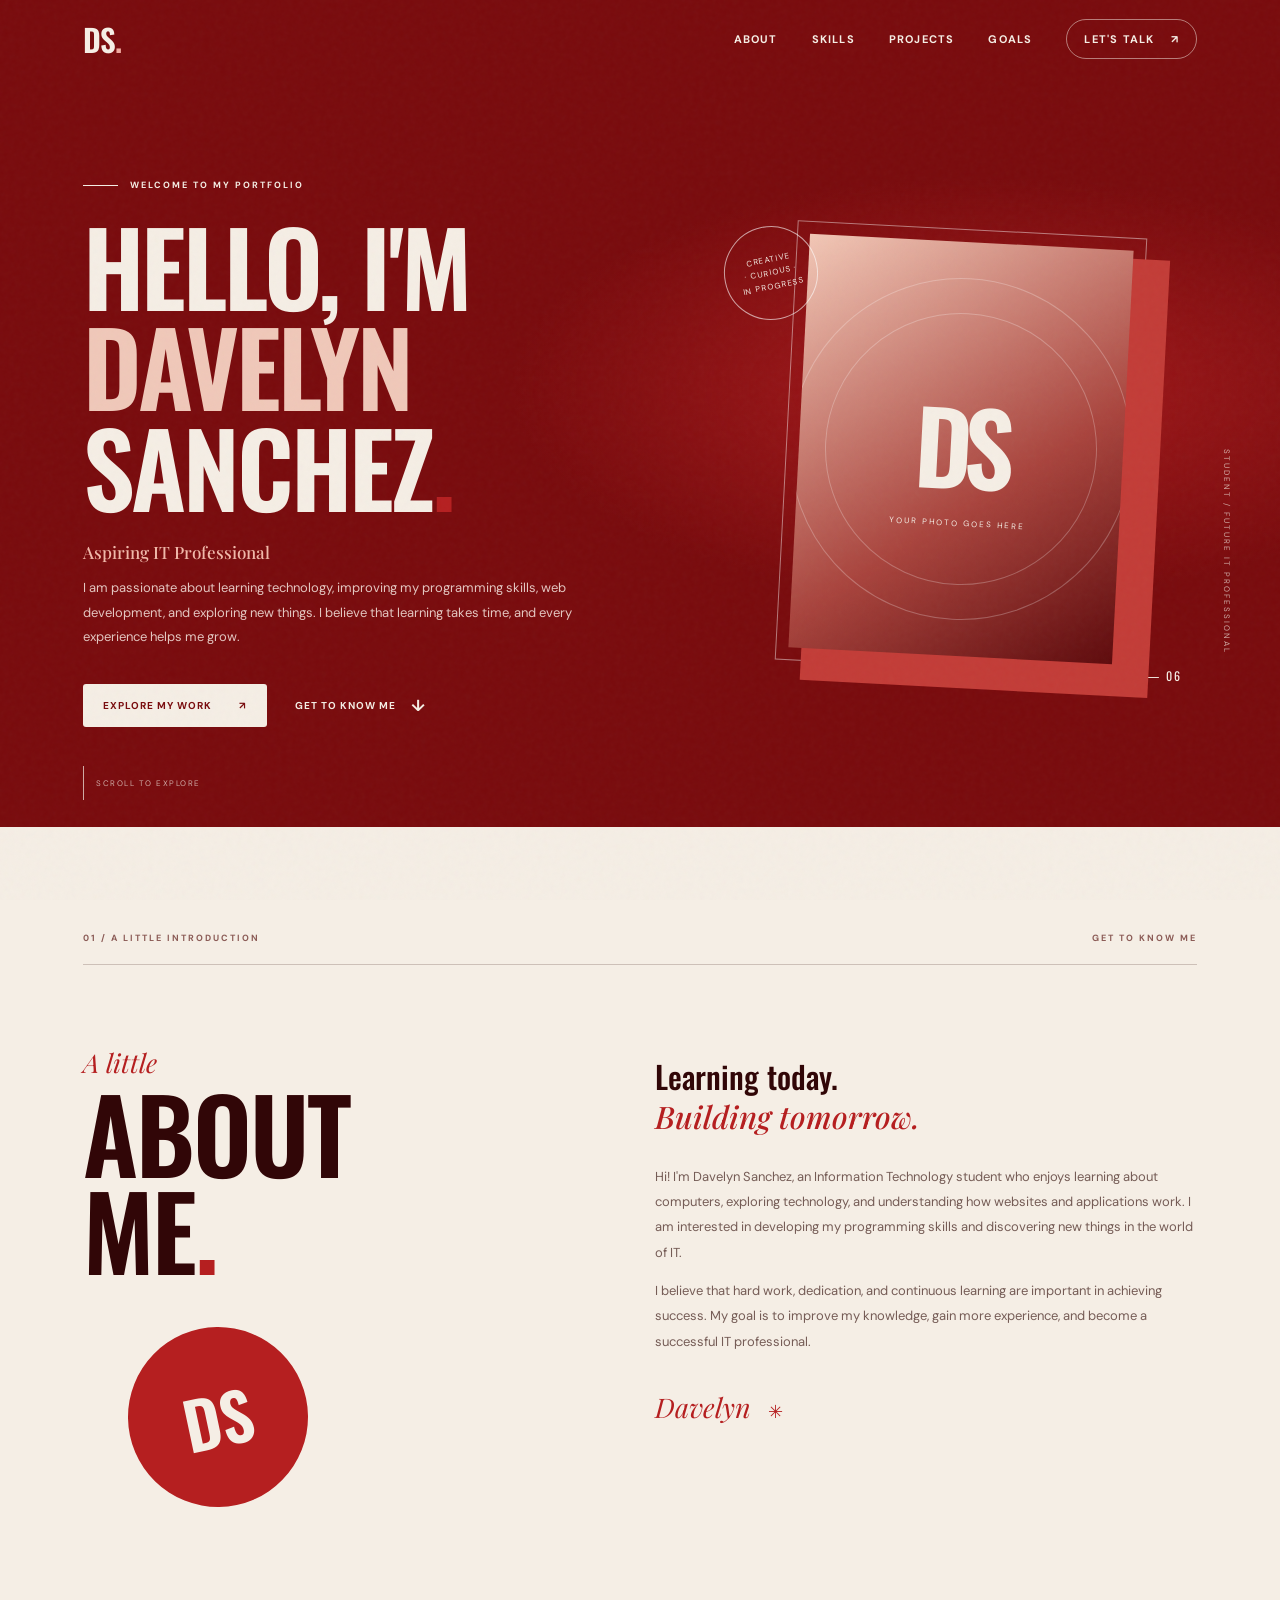
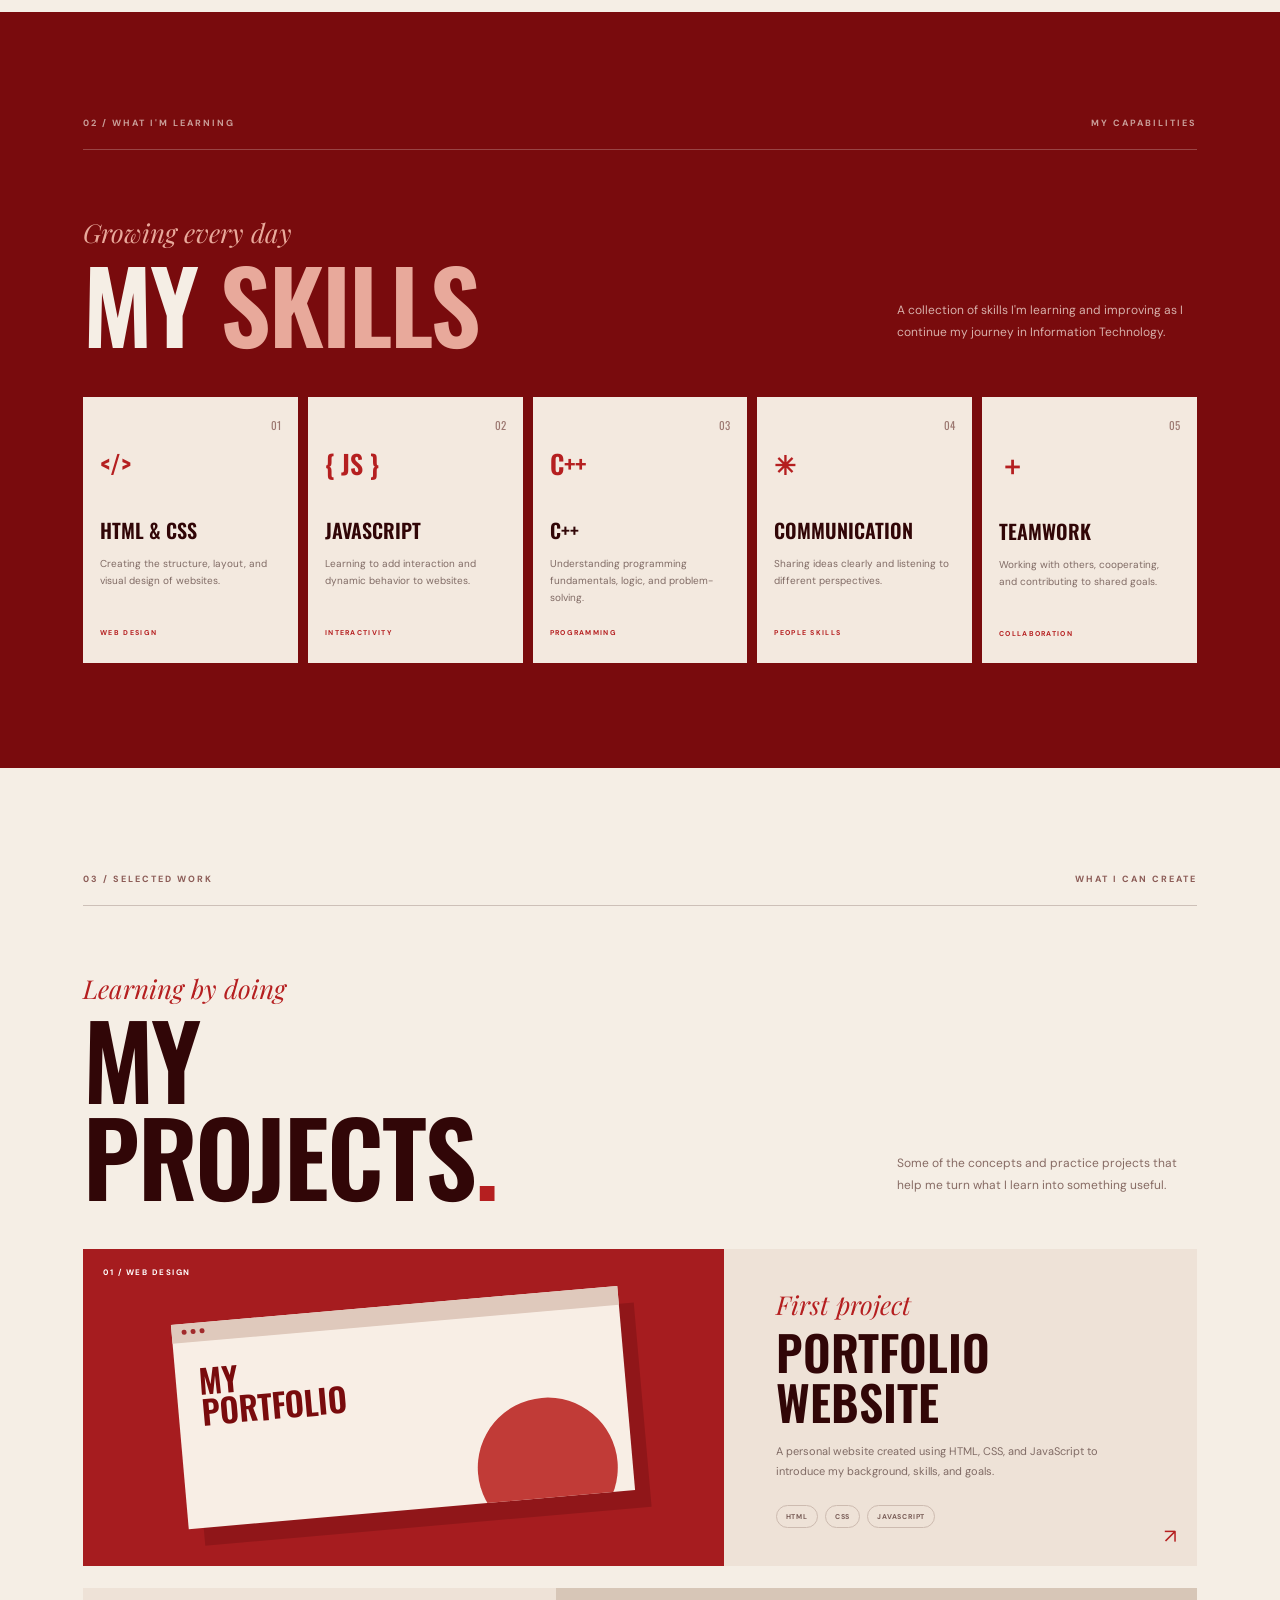
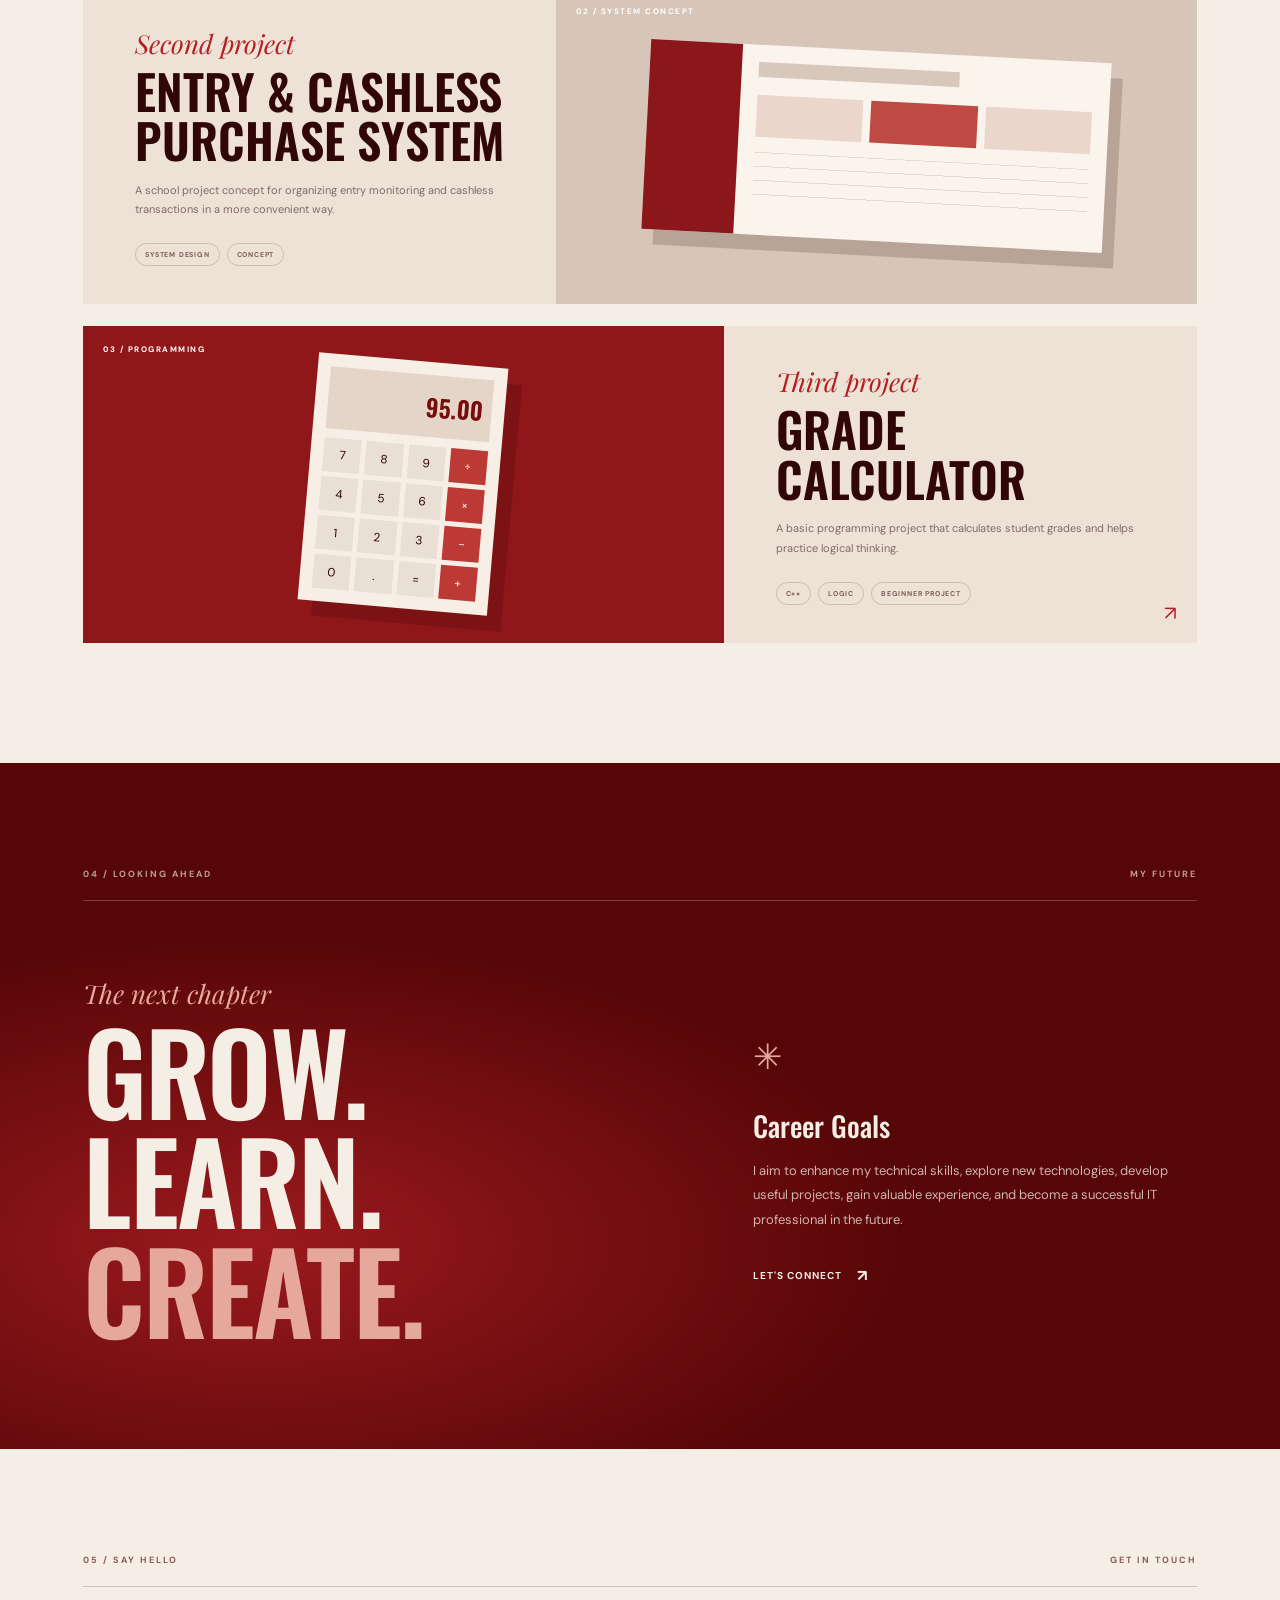
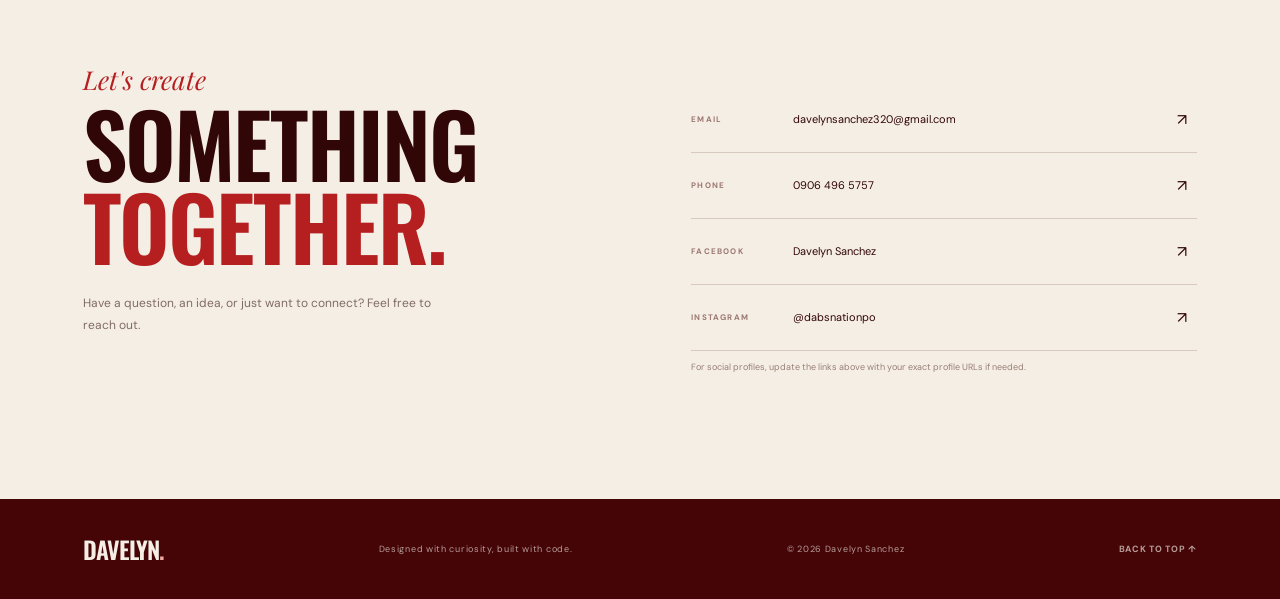
==== index.html @ 55d724f4 "Rename index .html to index.html" ====
<!DOCTYPE html>
<html lang="en">
<head>
    <meta charset="UTF-8">
    <meta name="viewport" content="width=device-width, initial-scale=1.0">
    <meta name="description" content="Davelyn Sanchez — aspiring IT professional and student portfolio.">
    <title>Davelyn Sanchez | Portfolio</title>
    <link rel="preconnect" href="https://fonts.googleapis.com">
    <link rel="preconnect" href="https://fonts.gstatic.com" crossorigin>
    <link href="https://fonts.googleapis.com/css2?family=DM+Sans:wght@400;500;600;700&family=Oswald:wght@400;500;600;700&family=Playfair+Display:ital,wght@1,500;1,600&display=swap" rel="stylesheet">
    <link rel="stylesheet" href="style.css">
    <script src="script.js" defer></script>
</head>
<body>
    <div class="page-noise" aria-hidden="true"></div>

    <header class="site-header">
        <a class="brand" href="#home" aria-label="Davelyn Sanchez home">DS<span>.</span></a>
        <button class="menu-toggle" aria-label="Open navigation" aria-expanded="false">
            <span></span><span></span>
        </button>
        <nav class="nav-links" aria-label="Main navigation">
            <a href="#about">About</a>
            <a href="#skills">Skills</a>
            <a href="#projects">Projects</a>
            <a href="#goals">Goals</a>
            <a class="nav-contact" href="#contact">Let's Talk <span>↗</span></a>
        </nav>
    </header>

    <main>
        <section class="hero section-shell" id="home">
            <div class="hero-copy reveal">
                <p class="eyebrow light-eyebrow"><span class="eyebrow-line"></span> Welcome to my portfolio</p>
                <h1>Hello, I'm<br><span>Davelyn</span> Sanchez<span class="period">.</span></h1>
                <p class="hero-role">Aspiring IT Professional</p>
                <p class="hero-description">I am passionate about learning technology, improving my programming skills, web development, and exploring new things. I believe that learning takes time, and every experience helps me grow.</p>
                <div class="hero-actions">
                    <a class="button button-cream" href="#projects">Explore my work <span>↗</span></a>
                    <a class="text-link light-link" href="#about">Get to know me <span>↓</span></a>
                </div>
            </div>

            <div class="hero-art reveal">
                <div class="hero-stamp">CREATIVE<br>· CURIOUS ·<br>IN PROGRESS</div>
                <div class="portrait-frame">
                    <div class="portrait-glow"></div>
                    <div class="portrait-placeholder">
                        <span class="portrait-initials">DS</span>
                        <span class="portrait-caption">YOUR PHOTO GOES HERE</span>
                    </div>
                </div>
                <span class="hero-side-note">STUDENT / FUTURE IT PROFESSIONAL</span>
                <span class="hero-number">01 — 06</span>
            </div>
            <a class="scroll-cue" href="#about"><span></span> Scroll to explore</a>
        </section>

        <section class="about section-shell section-light" id="about">
            <div class="section-topline reveal"><span>01 / A LITTLE INTRODUCTION</span><span>GET TO KNOW ME</span></div>
            <div class="about-grid">
                <div class="about-heading reveal">
                    <p class="script-label">A little</p>
                    <h2>ABOUT<br>ME<span>.</span></h2>
                    <div class="about-shape">DS</div>
                </div>
                <div class="about-copy reveal">
                    <p class="large-copy">Learning today.<br><em>Building tomorrow.</em></p>
                    <p>Hi! I'm Davelyn Sanchez, an Information Technology student who enjoys learning about computers, exploring technology, and understanding how websites and applications work. I am interested in developing my programming skills and discovering new things in the world of IT.</p>
                    <p>I believe that hard work, dedication, and continuous learning are important in achieving success. My goal is to improve my knowledge, gain more experience, and become a successful IT professional.</p>
                    <div class="about-signature">Davelyn <span>✳</span></div>
                </div>
            </div>
        </section>

        <section class="skills section-shell" id="skills">
            <div class="section-topline light-topline reveal"><span>02 / WHAT I'M LEARNING</span><span>MY CAPABILITIES</span></div>
            <div class="section-heading-row reveal">
                <div><p class="script-label light-script">Growing every day</p><h2>MY <span>SKILLS</span></h2></div>
                <p class="heading-note">A collection of skills I'm learning and improving as I continue my journey in Information Technology.</p>
            </div>
            <div class="skills-grid">
                <article class="skill-card reveal"><span class="skill-index">01</span><span class="skill-symbol">&lt;/&gt;</span><h3>HTML & CSS</h3><p>Creating the structure, layout, and visual design of websites.</p><span class="skill-tag">WEB DESIGN</span></article>
                <article class="skill-card reveal"><span class="skill-index">02</span><span class="skill-symbol">{ JS }</span><h3>JavaScript</h3><p>Learning to add interaction and dynamic behavior to websites.</p><span class="skill-tag">INTERACTIVITY</span></article>
                <article class="skill-card reveal"><span class="skill-index">03</span><span class="skill-symbol">C++</span><h3>C++</h3><p>Understanding programming fundamentals, logic, and problem-solving.</p><span class="skill-tag">PROGRAMMING</span></article>
                <article class="skill-card reveal"><span class="skill-index">04</span><span class="skill-symbol">✳</span><h3>Communication</h3><p>Sharing ideas clearly and listening to different perspectives.</p><span class="skill-tag">PEOPLE SKILLS</span></article>
                <article class="skill-card reveal"><span class="skill-index">05</span><span class="skill-symbol">＋</span><h3>Teamwork</h3><p>Working with others, cooperating, and contributing to shared goals.</p><span class="skill-tag">COLLABORATION</span></article>
            </div>
        </section>

        <section class="projects section-shell section-light" id="projects">
            <div class="section-topline reveal"><span>03 / SELECTED WORK</span><span>WHAT I CAN CREATE</span></div>
            <div class="section-heading-row reveal">
                <div><p class="script-label">Learning by doing</p><h2>MY<br>PROJECTS<span>.</span></h2></div>
                <p class="heading-note">Some of the concepts and practice projects that help me turn what I learn into something useful.</p>
            </div>
            <div class="project-list">
                <article class="project-card reveal">
                    <div class="project-visual visual-one"><span class="visual-label">01 / WEB DESIGN</span><div class="browser-mock"><div class="browser-bar"><i></i><i></i><i></i></div><div class="browser-content"><span>MY<br>PORTFOLIO</span><div class="browser-circle"></div></div></div></div>
                    <div class="project-info"><p class="script-label">First project</p><h3>Portfolio<br>Website</h3><p>A personal website created using HTML, CSS, and JavaScript to introduce my background, skills, and goals.</p><div class="project-tags"><span>HTML</span><span>CSS</span><span>JAVASCRIPT</span></div></div>
                    <span class="project-arrow">↗</span>
                </article>
                <article class="project-card reverse reveal">
                    <div class="project-visual visual-two"><span class="visual-label">02 / SYSTEM CONCEPT</span><div class="system-mock"><div class="system-sidebar"></div><div class="system-main"><div class="system-top"></div><div class="system-boxes"><i></i><i></i><i></i></div><div class="system-table"></div></div></div></div>
                    <div class="project-info"><p class="script-label">Second project</p><h3>Entry & Cashless<br>Purchase System</h3><p>A school project concept for organizing entry monitoring and cashless transactions in a more convenient way.</p><div class="project-tags"><span>SYSTEM DESIGN</span><span>CONCEPT</span></div></div>
                    <span class="project-arrow">↗</span>
                </article>
                <article class="project-card reveal">
                    <div class="project-visual visual-three"><span class="visual-label">03 / PROGRAMMING</span><div class="calculator"><div class="calc-screen">95.00</div><div class="calc-grid"><i>7</i><i>8</i><i>9</i><i>÷</i><i>4</i><i>5</i><i>6</i><i>×</i><i>1</i><i>2</i><i>3</i><i>−</i><i>0</i><i>.</i><i>=</i><i>+</i></div></div></div>
                    <div class="project-info"><p class="script-label">Third project</p><h3>Grade<br>Calculator</h3><p>A basic programming project that calculates student grades and helps practice logical thinking.</p><div class="project-tags"><span>C++</span><span>LOGIC</span><span>BEGINNER PROJECT</span></div></div>
                    <span class="project-arrow">↗</span>
                </article>
            </div>
            
        </section>

        <section class="goals section-shell" id="goals">
            <div class="section-topline light-topline reveal"><span>04 / LOOKING AHEAD</span><span>MY FUTURE</span></div>
            <div class="goals-grid">
                <div class="goals-title reveal"><p class="script-label light-script">The next chapter</p><h2>GROW.<br>LEARN.<br><span>CREATE.</span></h2></div>
                <div class="goals-copy reveal"><span class="goal-star">✳</span><h3>Career Goals</h3><p>I aim to enhance my technical skills, explore new technologies, develop useful projects, gain valuable experience, and become a successful IT professional in the future.</p><a href="#contact" class="text-link light-link">Let's connect <span>↗</span></a></div>
            </div>
        </section>

        <section class="contact section-shell section-light" id="contact">
            <div class="section-topline reveal"><span>05 / SAY HELLO</span><span>GET IN TOUCH</span></div>
            <div class="contact-grid">
                <div class="contact-heading reveal"><p class="script-label">Let's create</p><h2>SOMETHING<br><span>TOGETHER.</span></h2><p>Have a question, an idea, or just want to connect? Feel free to reach out.</p></div>
                <div class="contact-details reveal">
                    <a href="mailto:davelynsanchez320@gmail.com" class="contact-row"><span class="contact-label">EMAIL</span><span>davelynsanchez320@gmail.com</span><b>↗</b></a>
                    <a href="tel:09064956757" class="contact-row"><span class="contact-label">PHONE</span><span>0906 496 5757</span><b>↗</b></a>
                    <a href="https://www.facebook.com/" target="_blank" rel="noopener noreferrer" class="contact-row"><span class="contact-label">FACEBOOK</span><span>Davelyn Sanchez</span><b>↗</b></a>
                    <a href="https://www.instagram.com/dabsnationpo/" target="_blank" rel="noopener noreferrer" class="contact-row"><span class="contact-label">INSTAGRAM</span><span>@dabsnationpo</span><b>↗</b></a>
                    <p class="contact-note">For social profiles, update the links above with your exact profile URLs if needed.</p>
                </div>
            </div>
        </section>
    </main>

    <footer class="site-footer">
        <a class="footer-brand" href="#home">DAVELYN<span>.</span></a>
        <p>Designed with curiosity, built with code.</p>
        <span>© <span id="year"></span> Davelyn Sanchez</span>
        <a href="#home" class="back-top">BACK TO TOP ↑</a>
    </footer>
</body>
</html>
---- style.css ----
:root {
    --red: #790b0d;
    --red-dark: #570608;
    --red-bright: #b51f20;
    --cream: #f5eee5;
    --cream-deep: #e9ded2;
    --ink: #310607;
    --muted: #8d6d67;
    --display: "Oswald", sans-serif;
    --body: "DM Sans", sans-serif;
    --script: "Playfair Display", serif;
}
* { box-sizing: border-box; }
html { scroll-behavior: smooth; scroll-padding-top: 85px; }
body { margin: 0; background: var(--red-dark); color: var(--cream); font-family: var(--body); }
a { color: inherit; text-decoration: none; }
button { font: inherit; }
::selection { background: var(--cream); color: var(--red); }
.page-noise { position: fixed; inset: 0; z-index: 10; pointer-events: none; opacity: .12; background-image: url("data:image/svg+xml,%3Csvg viewBox='0 0 180 180' xmlns='http://www.w3.org/2000/svg'%3E%3Cfilter id='n'%3E%3CfeTurbulence type='fractalNoise' baseFrequency='.9' numOctaves='3' stitchTiles='stitch'/%3E%3C/filter%3E%3Crect width='100%25' height='100%25' filter='url(%23n)' opacity='.28'/%3E%3C/svg%3E"); }
.section-shell { padding: 105px max(6.5vw, 24px); position: relative; }
.section-light { background: var(--cream); color: var(--ink); }
.site-header { height: 78px; padding: 0 6.5vw; display: flex; justify-content: space-between; align-items: center; position: absolute; inset: 0 0 auto; z-index: 20; }
.brand, .footer-brand { font: 600 31px var(--display); letter-spacing: -1px; }
.brand span, .footer-brand span { color: #efaaa0; }
.nav-links { display: flex; align-items: center; gap: 34px; font-size: 11px; font-weight: 700; text-transform: uppercase; letter-spacing: 1.2px; }
.nav-links a { transition: color .25s ease; }
.nav-links a:hover { color: #efaaa0; }
.nav-contact { border: 1px solid rgba(245,238,229,.5); padding: 12px 17px; border-radius: 30px; }
.nav-contact span { margin-left: 12px; }
.menu-toggle { display: none; }
.hero { min-height: 760px; padding-top: 170px; padding-bottom: 100px; display: grid; grid-template-columns: 1.1fr .9fr; align-items: center; gap: 5vw; overflow: hidden; background: radial-gradient(ellipse at 77% 47%, #a51a1c 0, transparent 34%), var(--red); }
.eyebrow, .section-topline { font-size: 9px; font-weight: 700; letter-spacing: 2px; text-transform: uppercase; }
.eyebrow { display: flex; align-items: center; gap: 12px; }
.eyebrow-line { width: 35px; height: 1px; background: currentColor; }
.hero h1 { margin: 24px 0 12px; font: 600 clamp(64px, 8vw, 118px)/.98 var(--display); letter-spacing: -3px; text-transform: uppercase; }
.hero h1 > span:first-of-type { color: #f0c8b9; }
.period, .about h2 span, .projects h2 span { color: var(--red-bright); }
.hero-role { margin: 25px 0 13px; color: #f1b9aa; font: 500 17px var(--script); }
.hero-description { max-width: 490px; color: rgba(255,245,237,.8); font-size: 13px; line-height: 1.9; }
.hero-actions { display: flex; align-items: center; gap: 28px; margin-top: 34px; }
.button { display: inline-flex; align-items: center; gap: 27px; padding: 15px 20px; border-radius: 3px; font-size: 10px; font-weight: 700; text-transform: uppercase; letter-spacing: 1px; transition: transform .25s, background .25s; }
.button:hover { transform: translateY(-4px); }
.button-cream { color: var(--red); background: var(--cream); }
.text-link { display: inline-flex; align-items: center; gap: 15px; font-size: 10px; font-weight: 700; text-transform: uppercase; letter-spacing: 1px; }
.text-link span { font-size: 16px; transition: transform .25s; }
.text-link:hover span { transform: translate(4px, -3px); }
.light-link { color: var(--cream); }
.hero-art { min-height: 470px; position: relative; display: grid; place-items: center; }
.portrait-frame { width: min(350px, 80%); height: 440px; position: relative; z-index: 1; border: 1px solid rgba(255,255,255,.45); padding: 12px; transform: rotate(3deg); }
.portrait-glow { position: absolute; inset: 20px -25px -20px 25px; background: #c33c37; }
.portrait-placeholder { height: 100%; position: relative; display: flex; flex-direction: column; align-items: center; justify-content: center; overflow: hidden; background: linear-gradient(145deg, #f2c7b6, #a9443d 60%, #5e0a0c); color: var(--cream); }
.portrait-placeholder::before, .portrait-placeholder::after { content: ""; position: absolute; border: 1px solid rgba(255,255,255,.25); border-radius: 50%; width: 270px; height: 270px; }
.portrait-placeholder::after { width: 340px; height: 340px; }
.portrait-initials { z-index: 1; font: 600 100px var(--display); letter-spacing: -8px; }
.portrait-caption { z-index: 1; font-size: 8px; letter-spacing: 2px; }
.hero-stamp { position: absolute; z-index: 2; top: 12px; left: 0; padding: 14px; border: 1px solid rgba(255,255,255,.6); border-radius: 50%; width: 94px; height: 94px; display: grid; place-items: center; text-align: center; font-size: 8px; line-height: 1.7; letter-spacing: 1px; transform: rotate(-12deg); }
.hero-side-note { position: absolute; right: -35px; top: 50%; writing-mode: vertical-rl; font-size: 8px; letter-spacing: 2px; opacity: .7; }
.hero-number { position: absolute; bottom: 0; right: 15px; font: 12px var(--display); letter-spacing: 2px; }
.scroll-cue { position: absolute; bottom: 27px; left: 6.5vw; display: flex; align-items: center; gap: 12px; font-size: 8px; letter-spacing: 1.5px; text-transform: uppercase; opacity: .7; }
.scroll-cue span { height: 34px; width: 1px; background: var(--cream); animation: scrollLine 1.5s ease-in-out infinite; transform-origin: top; }
.section-topline { display: flex; justify-content: space-between; padding-bottom: 20px; border-bottom: 1px solid rgba(49,6,7,.2); color: #8b5b56; }
.light-topline { color: rgba(245,238,229,.65); border-color: rgba(245,238,229,.25); }
.about-grid { display: grid; grid-template-columns: .9fr 1.1fr; gap: 10vw; padding-top: 80px; }
.script-label { margin: 0 0 4px; color: var(--red-bright); font: italic 26px var(--script); }
.about h2, .section-heading-row h2, .contact h2 { margin: 0; font: 600 clamp(60px, 8vw, 105px)/.95 var(--display); letter-spacing: -2px; }
.about-heading { position: relative; }
.about-shape { width: 180px; height: 180px; margin: 48px 0 0 45px; display: grid; place-items: center; border-radius: 50%; background: var(--red-bright); color: var(--cream); font: 600 65px var(--display); transform: rotate(-12deg); }
.about-copy { max-width: 560px; padding-top: 12px; }
.large-copy { margin: 0 0 28px; font: 500 31px/1.25 var(--display); }
.large-copy em { color: var(--red-bright); font-family: var(--script); }
.about-copy > p:not(.large-copy) { color: #755c56; font-size: 13px; line-height: 1.95; }
.about-signature { margin-top: 35px; font: italic 27px var(--script); color: var(--red-bright); }
.about-signature span { margin-left: 10px; font: 18px var(--body); }
.skills { background: var(--red); }
.section-heading-row { display: flex; justify-content: space-between; align-items: end; gap: 40px; padding: 65px 0 45px; }
.light-script { color: #e8a99b; }
.skills h2, .goals h2 { margin: 0; font: 600 clamp(58px, 8vw, 100px)/.98 var(--display); letter-spacing: -2px; }
.skills h2 span { color: #e8a99b; }
.heading-note { max-width: 300px; margin: 0 0 8px; color: #876b64; font-size: 12px; line-height: 1.8; }
.skills .heading-note { color: rgba(255,245,237,.7); }
.skills-grid { display: grid; grid-template-columns: repeat(5, 1fr); gap: 10px; }
.skill-card { min-height: 250px; padding: 22px 17px; position: relative; background: #f3e9df; color: var(--ink); transition: transform .3s, background .3s; }
.skill-card:hover { transform: translateY(-8px); background: #fff8ef; }
.skill-index { position: absolute; top: 20px; right: 17px; font: 11px var(--display); color: #9b7770; }
.skill-symbol { display: block; margin: 25px 0 32px; color: var(--red-bright); font: 600 26px var(--display); }
.skill-card h3 { margin: 0 0 10px; font: 600 20px var(--display); text-transform: uppercase; }
.skill-card p { min-height: 55px; margin: 0; color: #806b65; font-size: 10px; line-height: 1.7; }
.skill-tag { display: inline-block; margin-top: 18px; color: var(--red-bright); font-size: 7px; font-weight: 700; letter-spacing: 1.3px; }
.projects { padding-bottom: 120px; }
.projects .section-heading-row { align-items: end; }
.project-list { display: grid; gap: 22px; }
.project-card { min-height: 300px; display: grid; grid-template-columns: 1.15fr .85fr; position: relative; background: #eee2d7; }
.project-card.reverse { grid-template-columns: .85fr 1.15fr; }
.project-card.reverse .project-visual { order: 2; }
.project-visual { min-height: 300px; position: relative; overflow: hidden; display: grid; place-items: center; background: #a61c1f; }
.visual-two { background: #d7c6b7; }
.visual-three { background: #8f171a; }
.visual-label { position: absolute; top: 18px; left: 20px; z-index: 2; color: white; font-size: 8px; font-weight: 700; letter-spacing: 1.5px; }
.browser-mock { width: 70%; height: 205px; background: #f8eee5; box-shadow: 15px 18px 0 rgba(56,0,0,.2); transform: rotate(-5deg); }
.browser-bar { height: 19px; padding: 6px 10px; display: flex; gap: 4px; background: #dfc9bc; }
.browser-bar i { width: 5px; height: 5px; border-radius: 50%; background: #a12a2b; }
.browser-content { height: calc(100% - 19px); padding: 23px; position: relative; overflow: hidden; color: var(--red); font: 600 33px/.95 var(--display); }
.browser-circle { position: absolute; width: 140px; height: 140px; border-radius: 50%; right: 15px; bottom: -40px; background: #c13b37; }
.system-mock { display: flex; width: 72%; height: 190px; background: #faf4ed; box-shadow: 12px 15px 0 rgba(45,15,10,.18); transform: rotate(3deg); }
.system-sidebar { width: 20%; background: #8b171a; }
.system-main { flex: 1; padding: 17px; }
.system-top { height: 15px; width: 60%; background: #d8c8bc; margin-bottom: 18px; }
.system-boxes { display: flex; gap: 8px; }
.system-boxes i { flex: 1; height: 42px; background: #ead6ca; }
.system-boxes i:nth-child(2) { background: #bd4a43; }
.system-table { margin-top: 15px; height: 55px; background: repeating-linear-gradient(to bottom, #e6d9cf 0 1px, transparent 1px 14px); }
.calculator { width: 190px; padding: 13px; background: #f7eee6; box-shadow: 15px 15px 0 rgba(50,0,0,.2); transform: rotate(5deg); }
.calc-screen { padding: 13px 9px; margin-bottom: 9px; background: #e4d5c8; color: var(--red); text-align: right; font: 600 24px var(--display); }
.calc-grid { display: grid; grid-template-columns: repeat(4, 1fr); gap: 5px; }
.calc-grid i { padding: 9px 0; background: #eadfd5; color: var(--ink); text-align: center; font: normal 12px var(--body); }
.calc-grid i:nth-child(4n) { background: #bd3935; color: white; }
.project-info { align-self: center; padding: 38px 11%; }
.project-info h3 { margin: 5px 0 16px; font: 600 clamp(32px, 4vw, 48px)/1.03 var(--display); text-transform: uppercase; }
.project-info > p:not(.script-label) { max-width: 390px; color: #806b65; font-size: 11px; line-height: 1.8; }
.project-tags { display: flex; flex-wrap: wrap; gap: 7px; margin-top: 23px; }
.project-tags span { padding: 6px 9px; border: 1px solid #cdbbb0; border-radius: 20px; color: #795d57; font-size: 7px; font-weight: 700; letter-spacing: .8px; }
.project-arrow { position: absolute; right: 20px; bottom: 17px; color: var(--red-bright); font-size: 20px; }
.project-disclaimer { margin: 20px 0 0; color: #927c75; font-size: 10px; line-height: 1.7; }
.goals { background: radial-gradient(ellipse at 20% 70%, #9b1a1d, transparent 45%), var(--red-dark); }
.goals-grid { display: grid; grid-template-columns: 1.1fr .9fr; gap: 10vw; padding-top: 75px; align-items: center; }
.goals h2 { font-size: clamp(65px, 9vw, 112px); }
.goals h2 span { color: #e6a89a; }
.goals-copy { max-width: 420px; }
.goal-star { color: #e6a89a; font-size: 35px; }
.goals-copy h3 { margin: 25px 0 12px; font: 500 28px var(--display); }
.goals-copy p { margin-bottom: 30px; color: rgba(255,245,237,.72); font-size: 13px; line-height: 1.9; }
.contact { padding-bottom: 115px; }
.contact-grid { display: grid; grid-template-columns: 1fr 1fr; gap: 8vw; padding-top: 75px; }
.contact h2 { font-size: clamp(55px, 7vw, 88px); }
.contact h2 span { color: var(--red-bright); }
.contact-heading > p:not(.script-label) { max-width: 370px; color: #806b65; font-size: 12px; line-height: 1.8; margin-top: 25px; }
.contact-details { padding-top: 25px; }
.contact-row { display: grid; grid-template-columns: 90px 1fr 20px; gap: 12px; align-items: center; padding: 22px 0; border-bottom: 1px solid #d8c9be; font-size: 11px; transition: color .2s; }
.contact-row:hover { color: var(--red-bright); }
.contact-label { color: #9a7770; font-size: 8px; font-weight: 700; letter-spacing: 1.2px; }
.contact-row b { font-size: 16px; font-weight: 400; }
.contact-note { color: #987f77; font-size: 9px; line-height: 1.7; }
.site-footer { min-height: 100px; padding: 25px 6.5vw; display: flex; justify-content: space-between; align-items: center; gap: 20px; background: #450507; color: var(--cream); }
.footer-brand { font-size: 24px; }
.site-footer p, .site-footer > span, .back-top { color: rgba(245,238,229,.65); font-size: 9px; letter-spacing: .7px; }
.back-top { font-weight: 700; }
.reveal { opacity: 0; transform: translateY(28px); transition: opacity .75s ease, transform .75s cubic-bezier(.2,.7,.2,1); }
.reveal.is-visible { opacity: 1; transform: translateY(0); }
@keyframes scrollLine { 0%,100% { transform: scaleY(.55); opacity: .45; } 50% { transform: scaleY(1); opacity: 1; } }

@media (max-width: 950px) {
    .section-shell { padding-left: 5vw; padding-right: 5vw; }
    .site-header { padding: 0 5vw; }
    .hero { gap: 2vw; }
    .hero h1 { font-size: clamp(60px, 9vw, 90px); }
    .skills-grid { grid-template-columns: repeat(3, 1fr); }
    .skill-card { min-height: 225px; }
    .hero-side-note { right: -15px; }
}
@media (max-width: 680px) {
    html { scroll-padding-top: 70px; }
    .section-shell { padding: 75px 23px; }
    .site-header { height: 68px; padding: 0 23px; }
    .menu-toggle { display: flex; flex-direction: column; gap: 6px; padding: 10px; border: 1px solid rgba(255,255,255,.4); background: transparent; cursor: pointer; }
    .menu-toggle span { width: 20px; height: 1px; background: var(--cream); transition: transform .25s; }
    .menu-toggle[aria-expanded="true"] span:first-child { transform: translateY(3.5px) rotate(45deg); }
    .menu-toggle[aria-expanded="true"] span:last-child { transform: translateY(-3.5px) rotate(-45deg); }
    .nav-links { position: absolute; top: 68px; left: 0; right: 0; padding: 22px 23px 28px; display: flex; flex-direction: column; align-items: stretch; gap: 0; background: var(--red-dark); opacity: 0; visibility: hidden; transform: translateY(-10px); transition: .25s ease; }
    .nav-links.open { opacity: 1; visibility: visible; transform: translateY(0); }
    .nav-links a { padding: 14px 0; border-bottom: 1px solid rgba(255,255,255,.12); }
    .nav-links .nav-contact { margin-top: 12px; padding: 13px 15px; text-align: center; border: 1px solid rgba(255,255,255,.4); }
    .hero { min-height: auto; padding-top: 125px; padding-bottom: 85px; grid-template-columns: 1fr; gap: 35px; }
    .hero h1 { font-size: clamp(58px, 15vw, 90px); letter-spacing: -2px; }
    .hero-description { max-width: 100%; }
    .hero-art { min-height: 360px; }
    .portrait-frame { width: min(270px, 75%); height: 340px; }
    .hero-stamp { left: 4%; top: 0; }
    .hero-side-note { right: 2%; }
    .scroll-cue { left: 23px; bottom: 22px; }
    .section-topline { font-size: 7px; letter-spacing: 1.2px; }
    .about-grid, .goals-grid, .contact-grid { grid-template-columns: 1fr; gap: 35px; padding-top: 50px; }
    .about-shape { width: 125px; height: 125px; font-size: 48px; margin: 30px 0 0 25px; }
    .about-copy { padding-top: 0; }
    .section-heading-row { display: block; padding: 50px 0 30px; }
    .heading-note { margin-top: 22px; }
    .skills-grid { grid-template-columns: repeat(2, 1fr); gap: 8px; }
    .skill-card { min-height: 220px; padding: 17px 13px; }
    .skill-symbol { margin: 20px 0 25px; }
    .project-card, .project-card.reverse { grid-template-columns: 1fr; }
    .project-card.reverse .project-visual { order: 0; }
    .project-visual { min-height: 230px; }
    .project-info { padding: 30px 25px 42px; }
    .project-info h3 { font-size: 38px; }
    .goals-grid { gap: 25px; }
    .contact-grid { gap: 15px; }
    .contact-row { grid-template-columns: 72px minmax(0,1fr) 16px; font-size: 10px; overflow-wrap: anywhere; }
    .site-footer { padding: 28px 23px; flex-wrap: wrap; }
    .site-footer p { order: 3; width: 100%; margin: 0; }
}
@media (max-width: 380px) {
    .hero-actions { align-items: flex-start; flex-direction: column; gap: 18px; }
    .skills-grid { grid-template-columns: 1fr; }
    .skill-card { min-height: 190px; }
    .contact-row { grid-template-columns: 1fr 20px; }
    .contact-label { grid-column: 1 / -1; }
}
@media (prefers-reduced-motion: reduce) {
    *, *::before, *::after { scroll-behavior: auto !important; animation-duration: .01ms !important; animation-iteration-count: 1 !important; transition-duration: .01ms !important; }
    .reveal { opacity: 1; transform: none; }
}
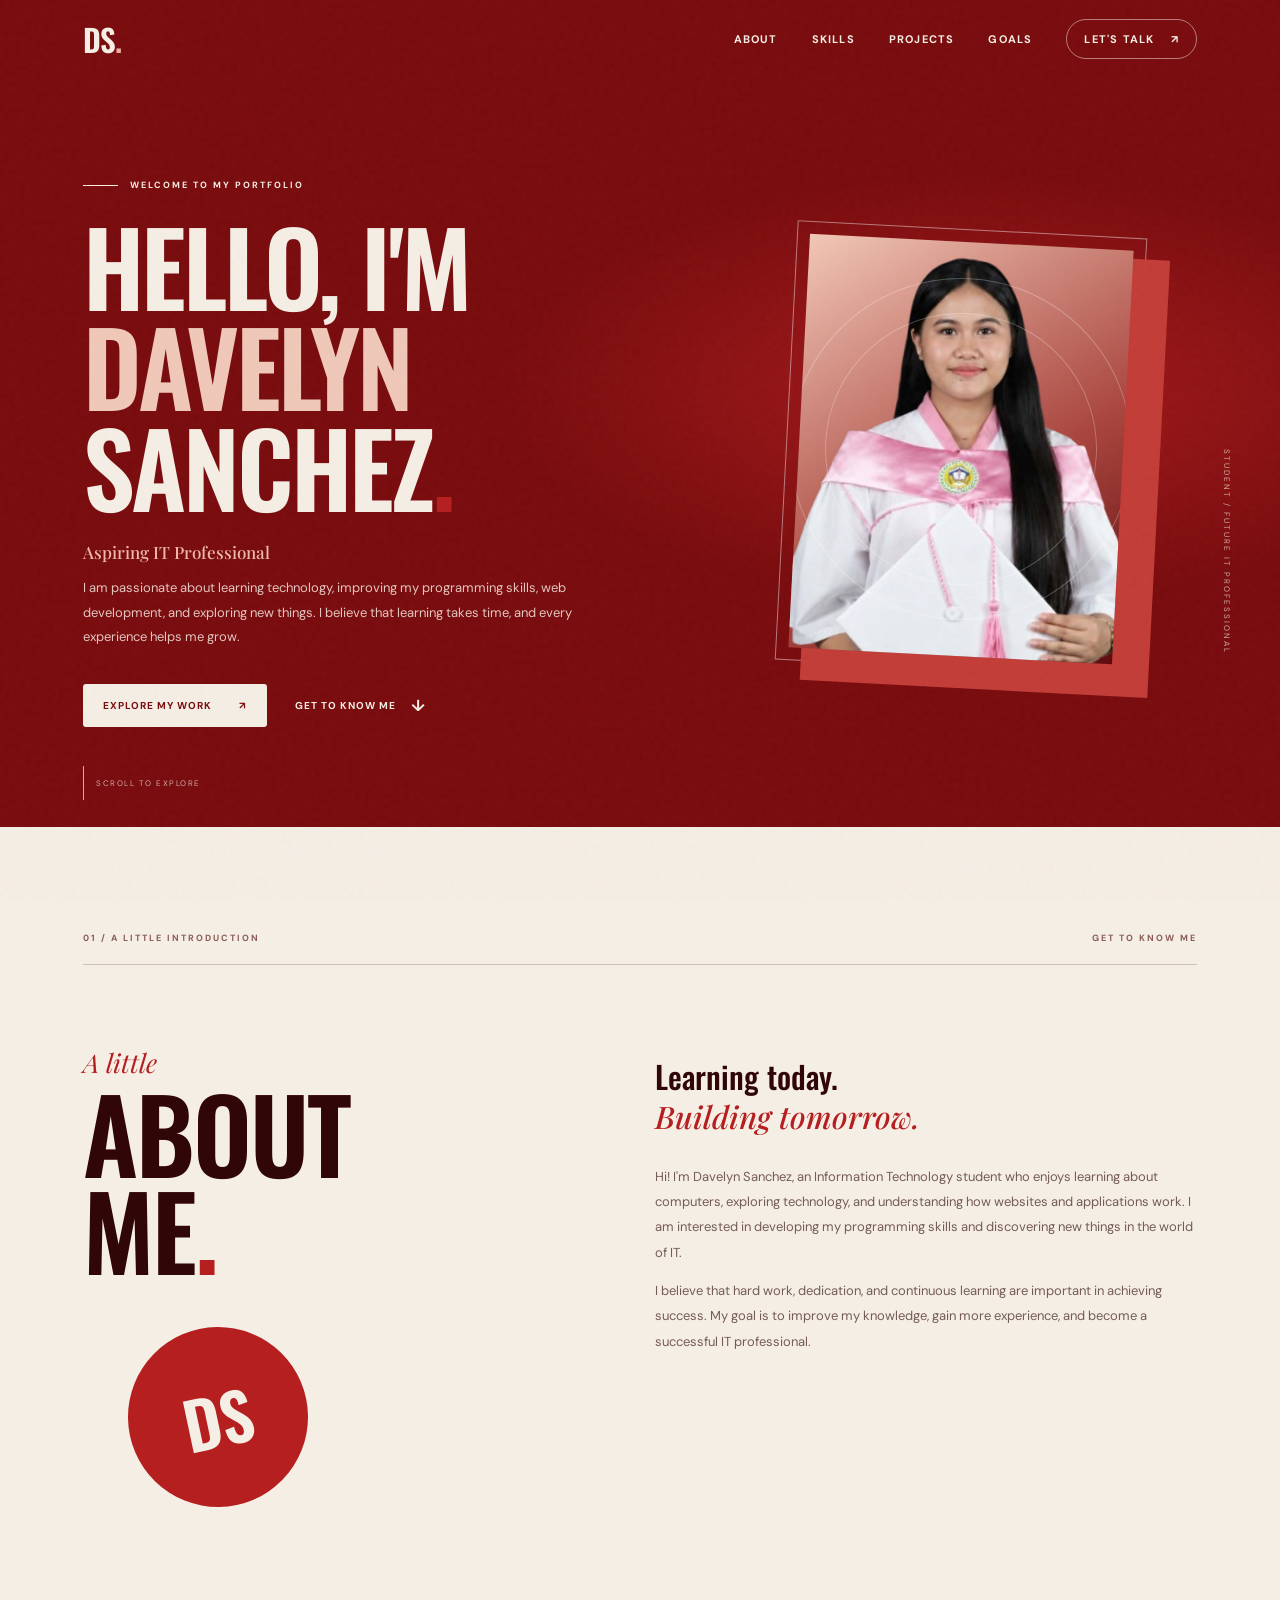
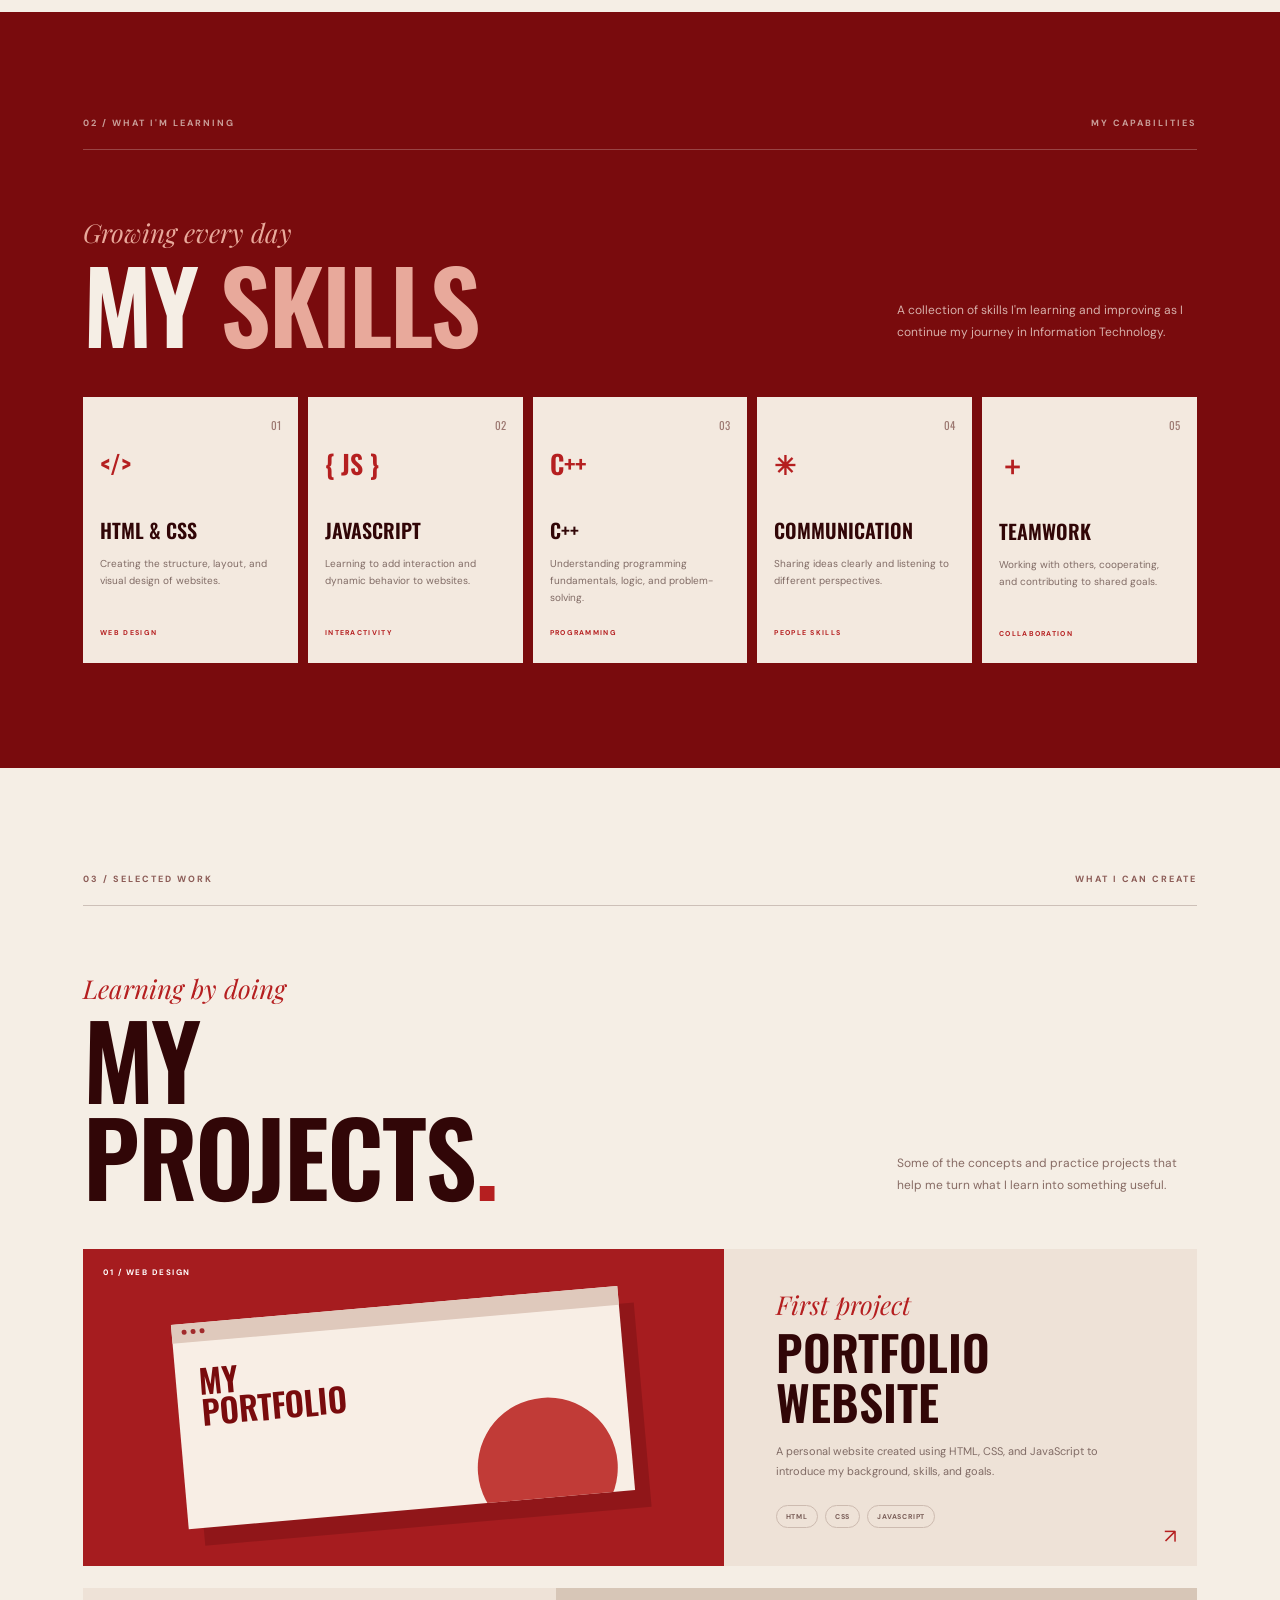
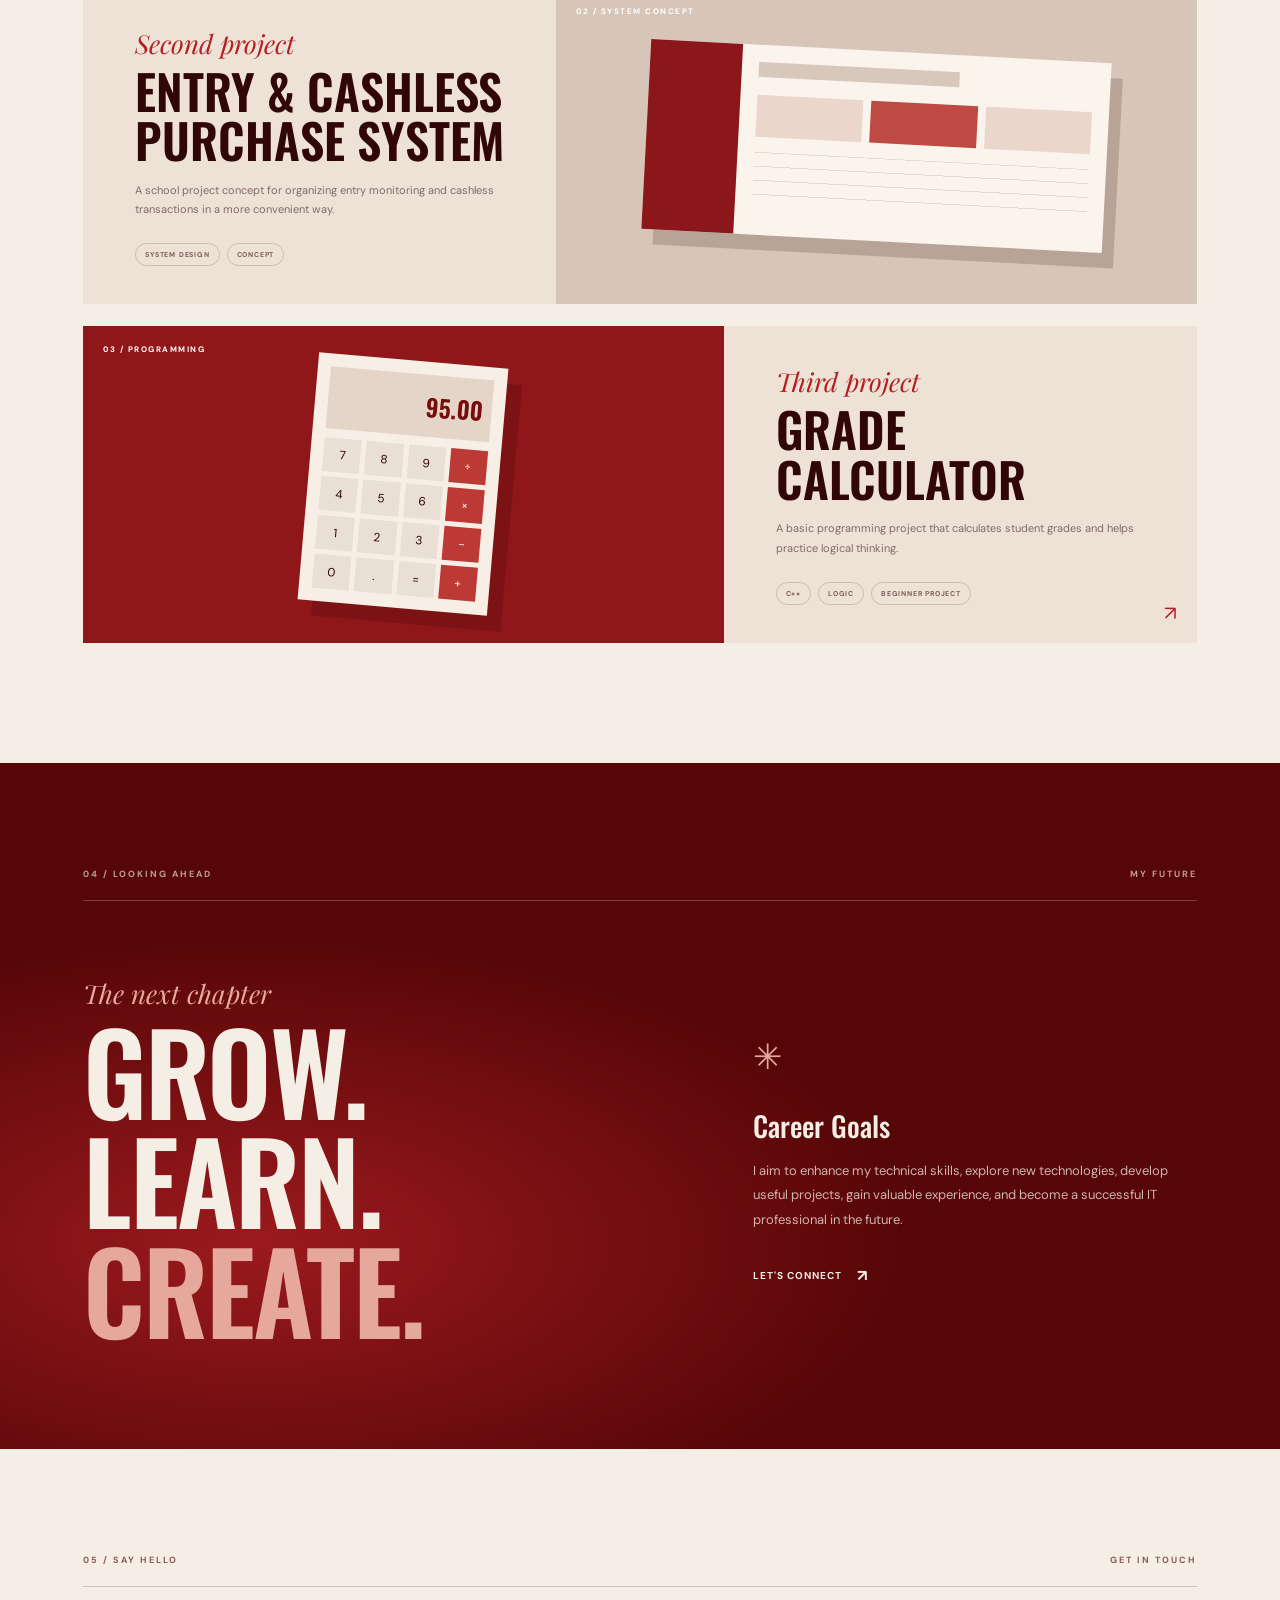
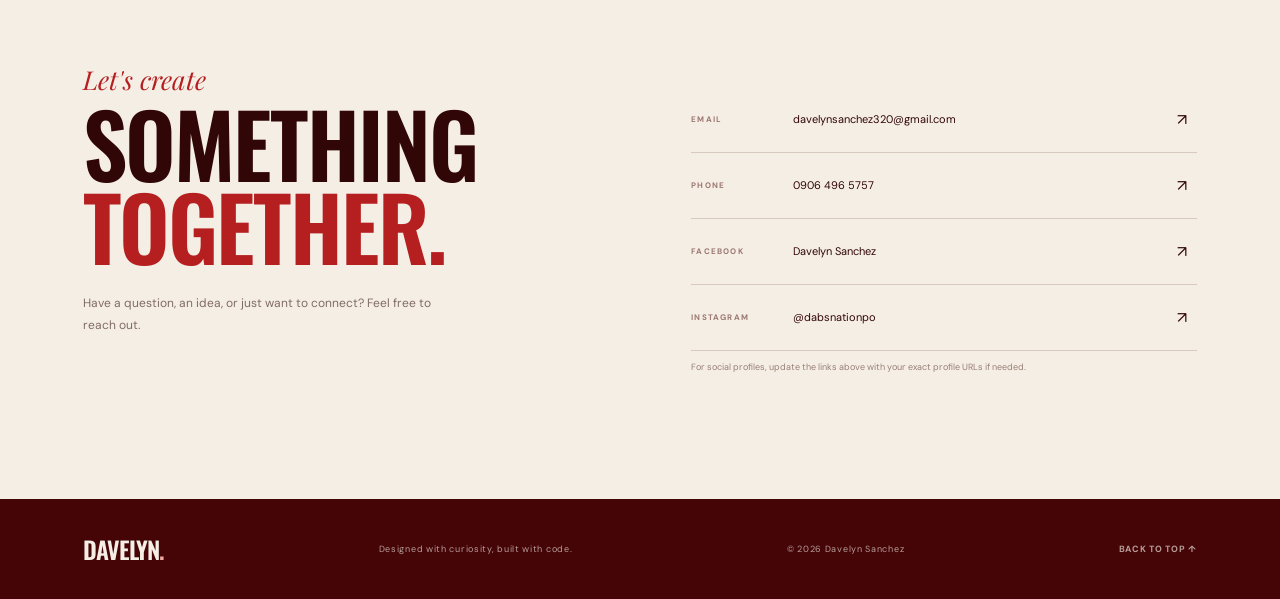
==== commit 899a11fa: "Rename index (3).html to index.html" ====
--- a/index.html
+++ b/index.html
@@ -42,16 +42,16 @@
             </div>
 
             <div class="hero-art reveal">
-                <div class="hero-stamp">CREATIVE<br>· CURIOUS ·<br>IN PROGRESS</div>
                 <div class="portrait-frame">
                     <div class="portrait-glow"></div>
-                    <div class="portrait-placeholder">
-                        <span class="portrait-initials">DS</span>
-                        <span class="portrait-caption">YOUR PHOTO GOES HERE</span>
-                    </div>
+                <div class="portrait-placeholder">
+                    <img src="./pic.png"
+                    alt="Portrait of Davelyn Sanchez"
+                    class="profile-photo">
+                </div>
                 </div>
                 <span class="hero-side-note">STUDENT / FUTURE IT PROFESSIONAL</span>
-                <span class="hero-number">01 — 06</span>
+
             </div>
             <a class="scroll-cue" href="#about"><span></span> Scroll to explore</a>
         </section>
@@ -68,7 +68,6 @@
                     <p class="large-copy">Learning today.<br><em>Building tomorrow.</em></p>
                     <p>Hi! I'm Davelyn Sanchez, an Information Technology student who enjoys learning about computers, exploring technology, and understanding how websites and applications work. I am interested in developing my programming skills and discovering new things in the world of IT.</p>
                     <p>I believe that hard work, dedication, and continuous learning are important in achieving success. My goal is to improve my knowledge, gain more experience, and become a successful IT professional.</p>
-                    <div class="about-signature">Davelyn <span>✳</span></div>
                 </div>
             </div>
         </section>
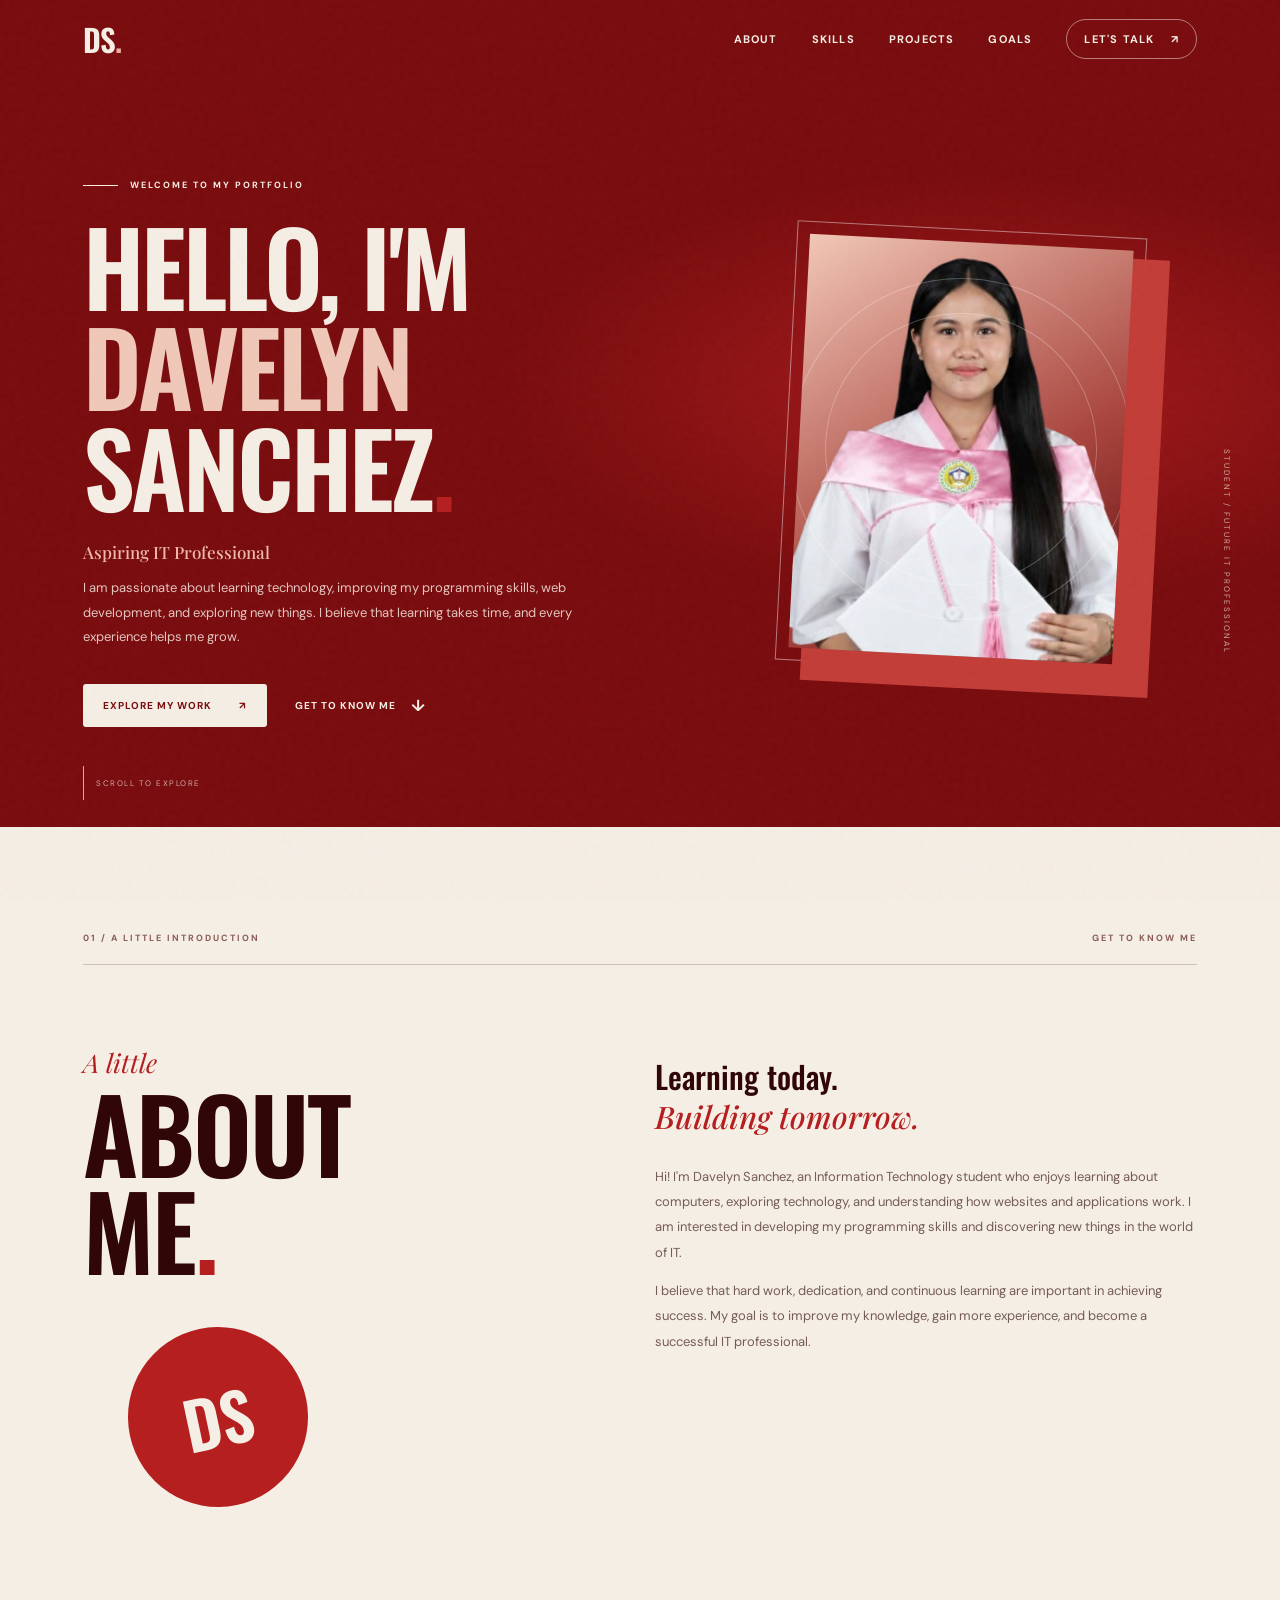
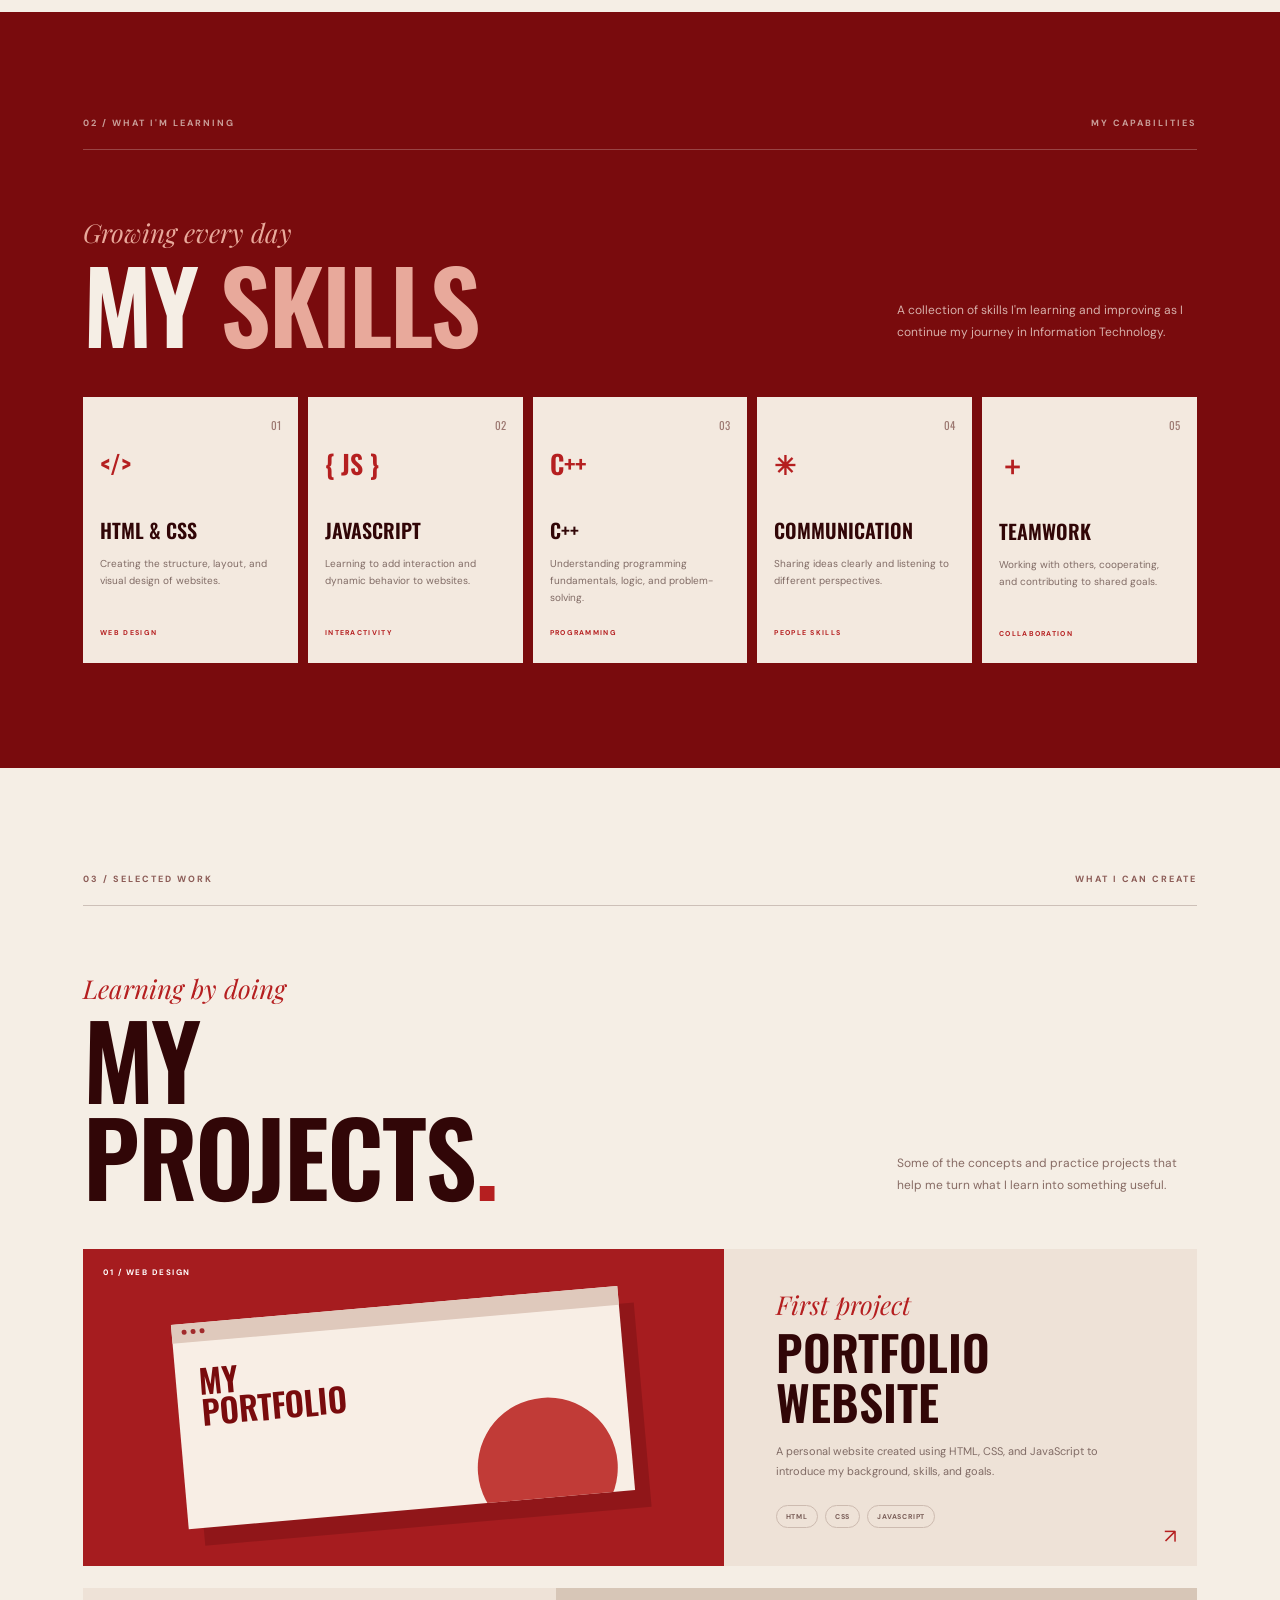
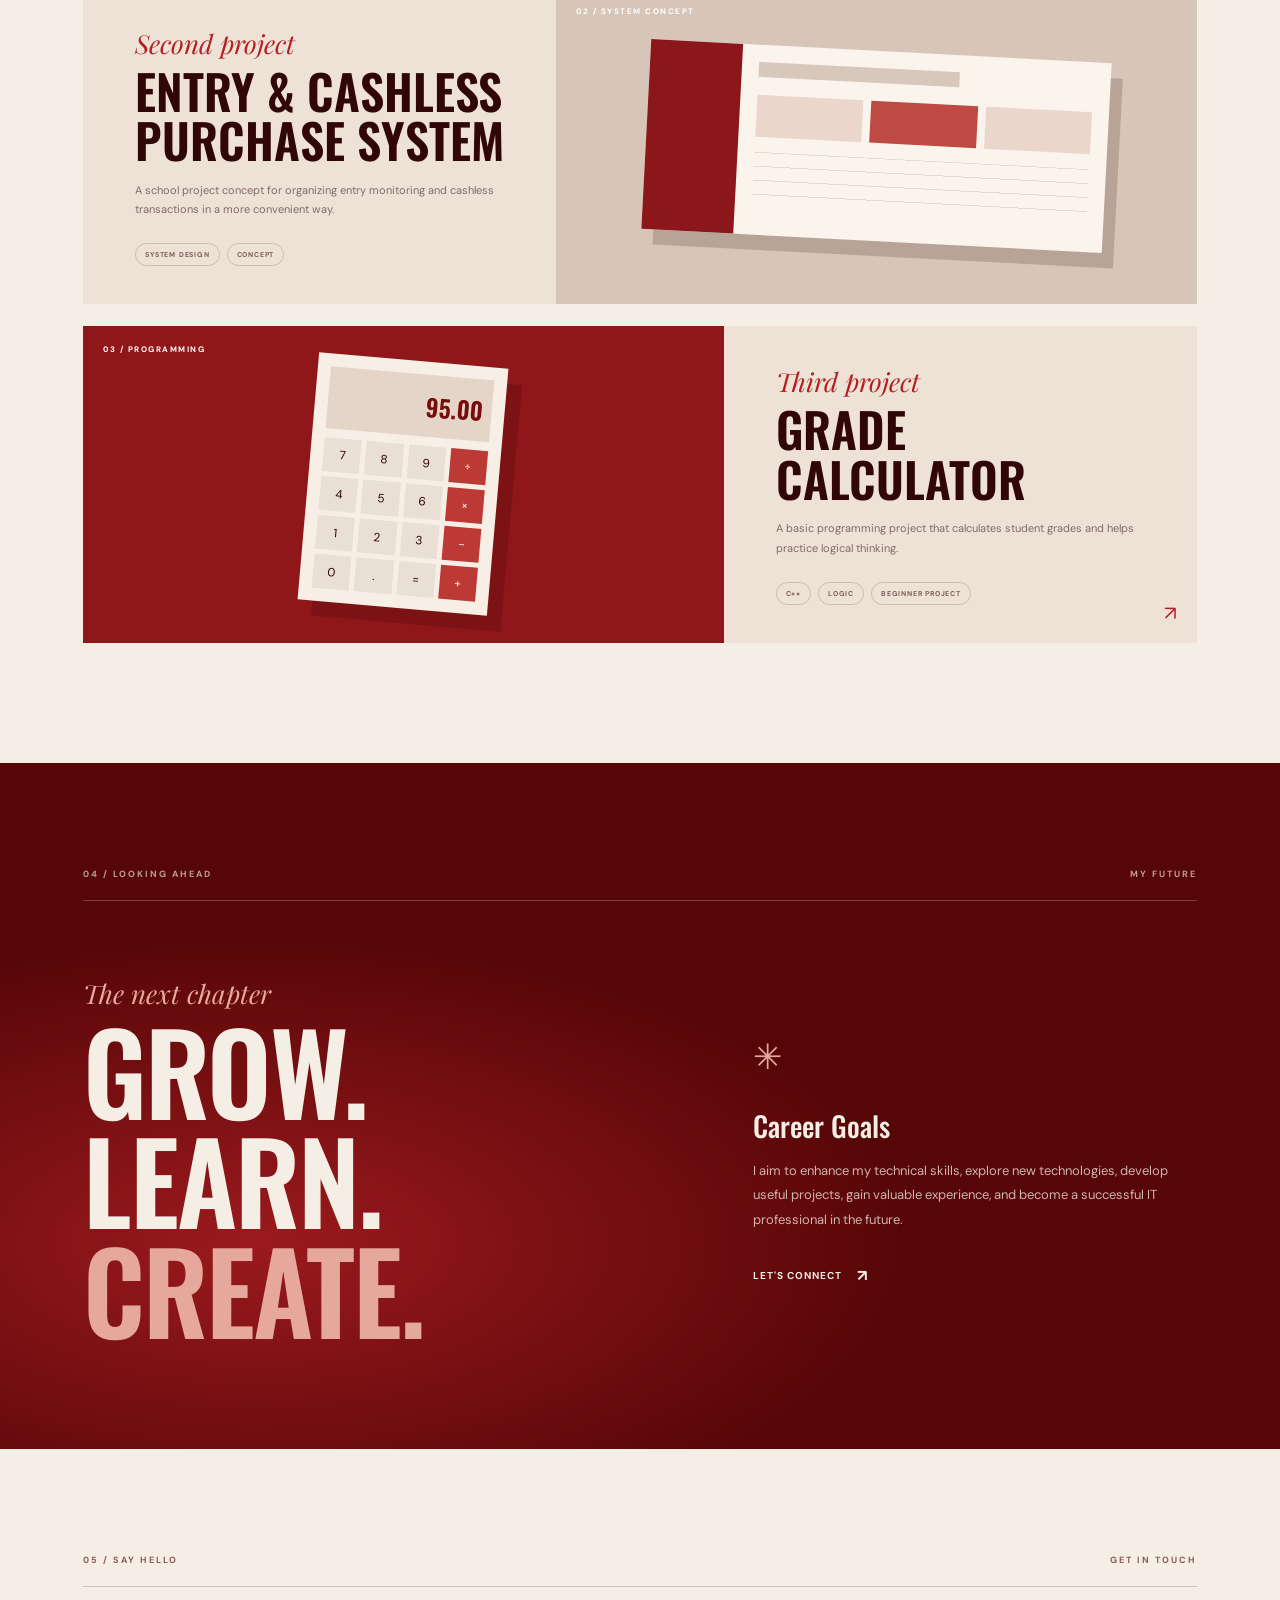
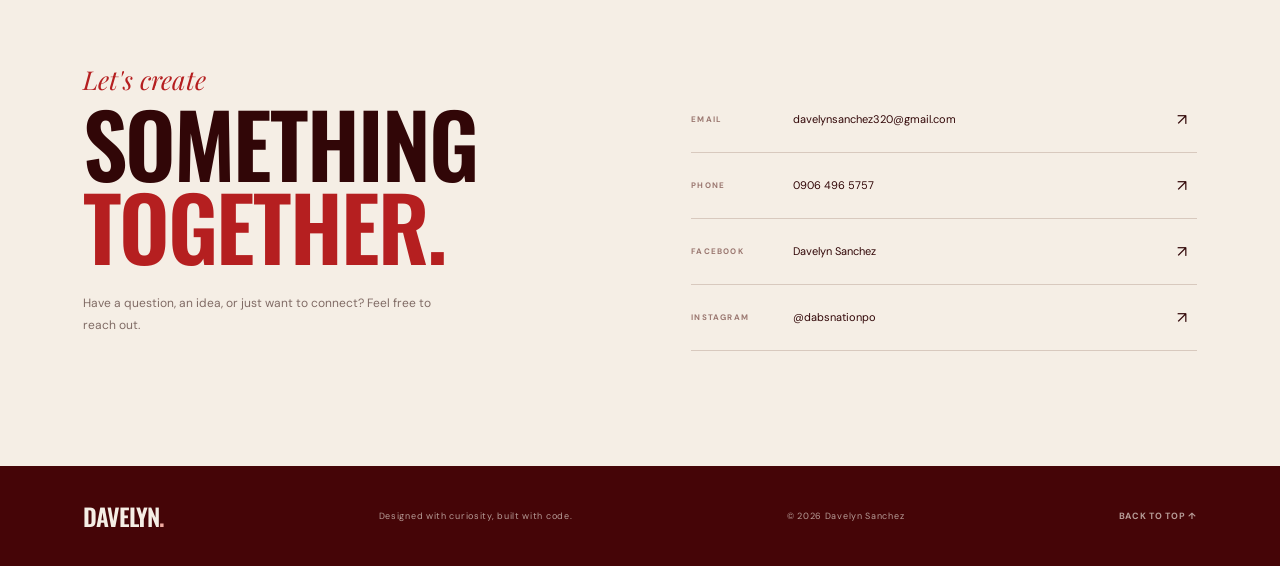
==== commit 640ad915: "Rename index (3).html to index.html" ====
--- a/index.html
+++ b/index.html
@@ -130,7 +130,7 @@
                     <a href="tel:09064956757" class="contact-row"><span class="contact-label">PHONE</span><span>0906 496 5757</span><b>↗</b></a>
                     <a href="https://www.facebook.com/" target="_blank" rel="noopener noreferrer" class="contact-row"><span class="contact-label">FACEBOOK</span><span>Davelyn Sanchez</span><b>↗</b></a>
                     <a href="https://www.instagram.com/dabsnationpo/" target="_blank" rel="noopener noreferrer" class="contact-row"><span class="contact-label">INSTAGRAM</span><span>@dabsnationpo</span><b>↗</b></a>
-                    <p class="contact-note">For social profiles, update the links above with your exact profile URLs if needed.</p>
+                    
                 </div>
             </div>
         </section>
